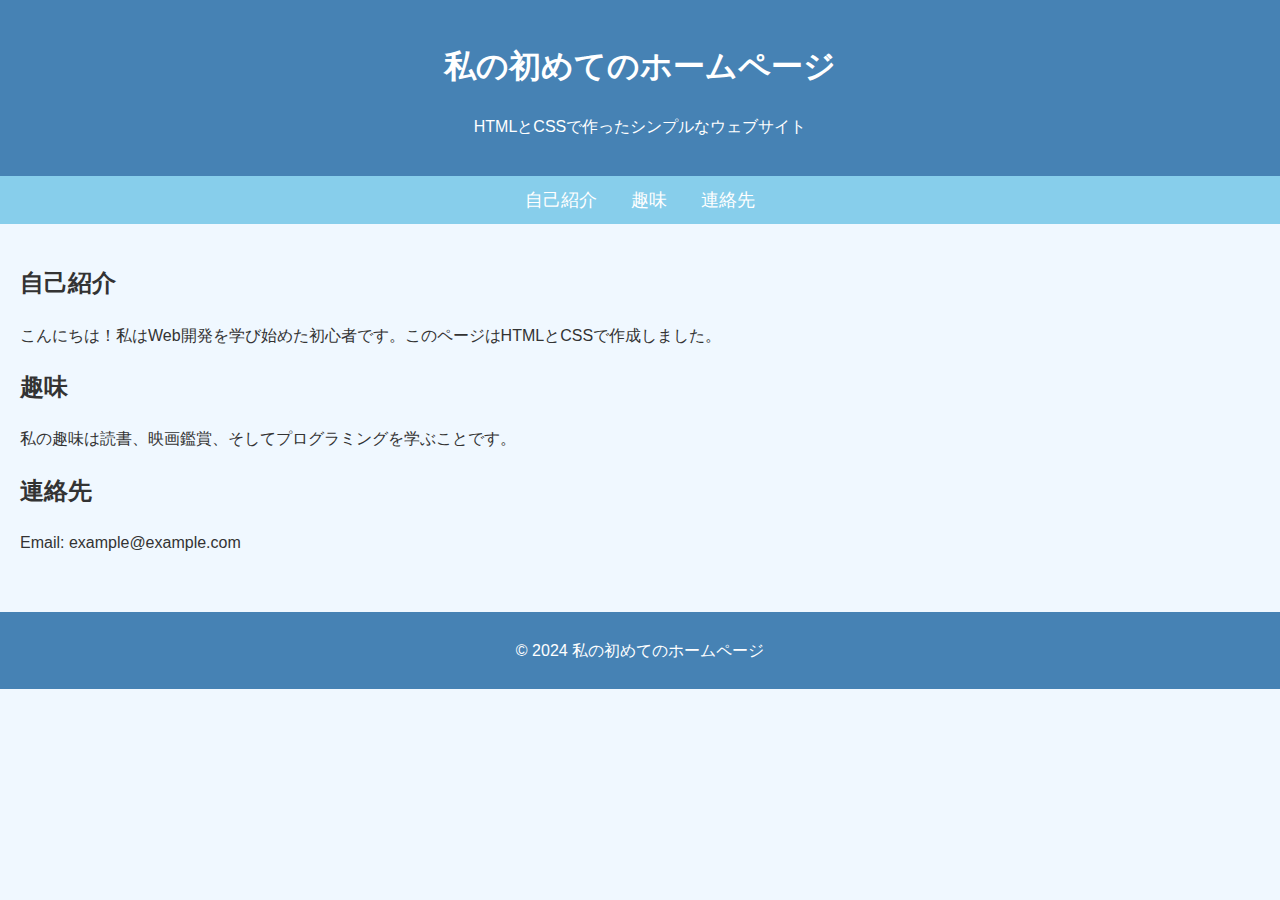
==== index.html @ e57184ac "first commit" ====
<!DOCTYPE html>
<html lang="ja">
<head>
    <meta charset="UTF-8">
    <meta name="viewport" content="width=device-width, initial-scale=1.0">
    <title>初めてのホームページ</title>
    <style>
        body {
            font-family: Arial, sans-serif;
            line-height: 1.6;
            background-color: #f0f8ff;
            color: #333;
            margin: 0;
            padding: 0;
        }
        header {
            background-color: #4682b4;
            color: white;
            padding: 20px 10px;
            text-align: center;
        }
        nav {
            background-color: #87ceeb;
            padding: 10px;
            text-align: center;
        }
        nav a {
            color: white;
            text-decoration: none;
            margin: 0 15px;
            font-size: 18px;
        }
        nav a:hover {
            text-decoration: underline;
        }
        main {
            padding: 20px;
        }
        footer {
            text-align: center;
            padding: 10px;
            background-color: #4682b4;
            color: white;
            margin-top: 20px;
        }
    </style>
</head>
<body>
    <header>
        <h1>私の初めてのホームページ</h1>
        <p>HTMLとCSSで作ったシンプルなウェブサイト</p>
    </header>
    <nav>
        <a href="#about">自己紹介</a>
        <a href="#hobby">趣味</a>
        <a href="#contact">連絡先</a>
    </nav>
    <main>
        <section id="about">
            <h2>自己紹介</h2>
            <p>こんにちは！私はWeb開発を学び始めた初心者です。このページはHTMLとCSSで作成しました。</p>
        </section>
        <section id="hobby">
            <h2>趣味</h2>
            <p>私の趣味は読書、映画鑑賞、そしてプログラミングを学ぶことです。</p>
        </section>
        <section id="contact">
            <h2>連絡先</h2>
            <p>Email: example@example.com</p>
        </section>
    </main>
    <footer>
        <p>© 2024 私の初めてのホームページ</p>
    </footer>
</body>
</html>
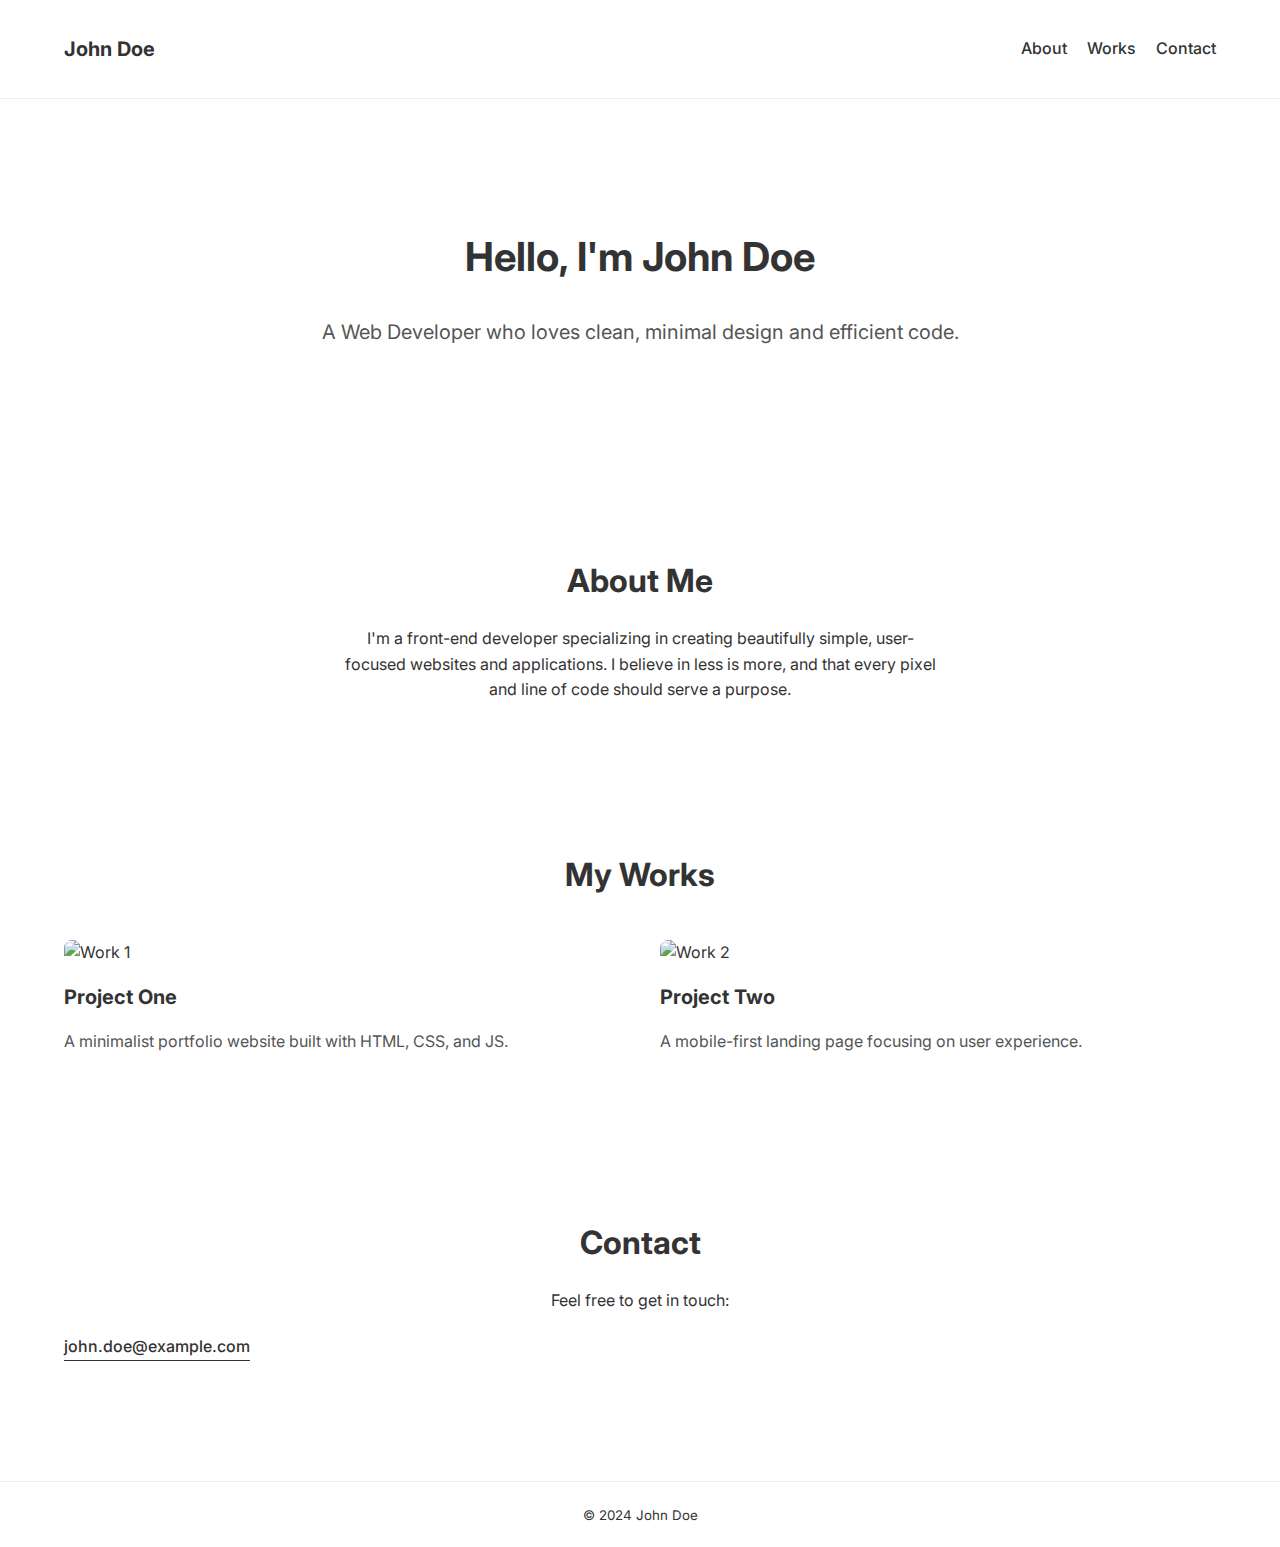
==== commit bd555504: "First Homepage" ====
--- a/index.html
+++ b/index.html
@@ -1,76 +1,80 @@
 <!DOCTYPE html>
 <html lang="ja">
 <head>
-    <meta charset="UTF-8">
-    <meta name="viewport" content="width=device-width, initial-scale=1.0">
-    <title>初めてのホームページ</title>
-    <style>
-        body {
-            font-family: Arial, sans-serif;
-            line-height: 1.6;
-            background-color: #f0f8ff;
-            color: #333;
-            margin: 0;
-            padding: 0;
-        }
-        header {
-            background-color: #4682b4;
-            color: white;
-            padding: 20px 10px;
-            text-align: center;
-        }
-        nav {
-            background-color: #87ceeb;
-            padding: 10px;
-            text-align: center;
-        }
-        nav a {
-            color: white;
-            text-decoration: none;
-            margin: 0 15px;
-            font-size: 18px;
-        }
-        nav a:hover {
-            text-decoration: underline;
-        }
-        main {
-            padding: 20px;
-        }
-        footer {
-            text-align: center;
-            padding: 10px;
-            background-color: #4682b4;
-            color: white;
-            margin-top: 20px;
-        }
-    </style>
+  <meta charset="UTF-8" />
+  <meta name="viewport" content="width=device-width, initial-scale=1.0"/>
+
+  <title>My Profile | John Doe</title>
+  <!-- Google FontsのInterを使用 -->
+  <link rel="preconnect" href="https://fonts.googleapis.com">
+  <link rel="preconnect" href="https://fonts.gstatic.com" crossorigin>
+  <link 
+    href="https://fonts.googleapis.com/css2?family=Inter:wght@400;500;700&display=swap" 
+    rel="stylesheet"
+  >
+  
+  <link rel="stylesheet" href="styles/main.css" />
 </head>
 <body>
-    <header>
-        <h1>私の初めてのホームページ</h1>
-        <p>HTMLとCSSで作ったシンプルなウェブサイト</p>
-    </header>
-    <nav>
-        <a href="#about">自己紹介</a>
-        <a href="#hobby">趣味</a>
-        <a href="#contact">連絡先</a>
-    </nav>
-    <main>
-        <section id="about">
-            <h2>自己紹介</h2>
-            <p>こんにちは！私はWeb開発を学び始めた初心者です。このページはHTMLとCSSで作成しました。</p>
-        </section>
-        <section id="hobby">
-            <h2>趣味</h2>
-            <p>私の趣味は読書、映画鑑賞、そしてプログラミングを学ぶことです。</p>
-        </section>
-        <section id="contact">
-            <h2>連絡先</h2>
-            <p>Email: example@example.com</p>
-        </section>
-    </main>
-    <footer>
-        <p>© 2024 私の初めてのホームページ</p>
-    </footer>
+  <header class="site-header">
+    <div class="container">
+      <nav class="nav">
+        <a href="#" class="logo">John Doe</a>
+        <ul class="nav-list">
+          <li><a href="#about">About</a></li>
+          <li><a href="#works">Works</a></li>
+          <li><a href="#contact">Contact</a></li>
+        </ul>
+      </nav>
+    </div>
+  </header>
+
+  <section class="hero">
+    <div class="container">
+      <h1 class="hero-title">Hello, I'm John Doe</h1>
+      <p class="hero-subtitle">A Web Developer who loves clean, minimal design and efficient code.</p>
+    </div>
+  </section>
+
+  <section id="about" class="about">
+    <div class="container">
+      <h2>About Me</h2>
+      <p>
+        I'm a front-end developer specializing in creating beautifully simple, user-focused websites and applications. I believe in less is more, and that every pixel and line of code should serve a purpose.
+      </p>
+    </div>
+  </section>
+
+  <section id="works" class="works">
+    <div class="container">
+      <h2>My Works</h2>
+      <div class="works-grid">
+        <div class="work-item">
+          <img src="images/work1.png" alt="Work 1" />
+          <h3>Project One</h3>
+          <p>A minimalist portfolio website built with HTML, CSS, and JS.</p>
+        </div>
+        <div class="work-item">
+          <img src="images/work2.png" alt="Work 2" />
+          <h3>Project Two</h3>
+          <p>A mobile-first landing page focusing on user experience.</p>
+        </div>
+      </div>
+    </div>
+  </section>
+
+  <section id="contact" class="contact">
+    <div class="container">
+      <h2>Contact</h2>
+      <p>Feel free to get in touch:</p>
+      <a class="contact-link" href="mailto:john.doe@example.com">john.doe@example.com</a>
+    </div>
+  </section>
+
+  <footer class="site-footer">
+    <div class="container">
+      <small>&copy; 2024 John Doe</small>
+    </div>
+  </footer>
 </body>
 </html>--- a/styles/main.css
+++ b/styles/main.css
@@ -0,0 +1,132 @@
+body {
+    margin: 0;
+    padding: 0;
+    font-family: 'Inter', sans-serif;
+    color: #333;
+    background-color: #fff;
+    line-height: 1.6;
+  }
+  
+  .container {
+    width: 90%;
+    max-width: 1200px;
+    margin: 0 auto;
+  }
+  
+  .site-header {
+    padding: 20px 0;
+    border-bottom: 1px solid #eee;
+  }
+  
+  .nav {
+    display: flex;
+    align-items: center;
+    justify-content: space-between;
+  }
+  
+  .logo {
+    font-weight: 700;
+    font-size: 1.25rem;
+    color: #333;
+    text-decoration: none;
+  }
+  
+  .nav-list {
+    list-style: none;
+    display: flex;
+    gap: 20px;
+  }
+  
+  .nav-list a {
+    text-decoration: none;
+    color: #333;
+    font-weight: 500;
+    transition: color 0.2s ease;
+  }
+  
+  .nav-list a:hover {
+    color: #000;
+  }
+  
+  .hero {
+    padding: 100px 0;
+    text-align: center;
+  }
+  
+  .hero-title {
+    font-size: 2.5rem;
+    font-weight: 700;
+  }
+  
+  .hero-subtitle {
+    font-size: 1.25rem;
+    color: #555;
+  }
+  
+  .about,
+  .works,
+  .contact {
+    padding: 60px 0;
+  }
+  
+  h2 {
+    font-size: 2rem;
+    margin-bottom: 20px;
+    font-weight: 700;
+    text-align: center;
+  }
+  
+  .about p,
+  .contact p {
+    max-width: 600px;
+    margin: 0 auto;
+    text-align: center;
+  }
+  
+  .works-grid {
+    display: grid;
+    grid-template-columns: 1fr 1fr;
+    gap: 40px;
+    margin-top: 40px;
+  }
+  
+  .work-item img {
+    width: 100%;
+    border-radius: 8px;
+    transition: transform 0.3s ease;
+  }
+  
+  .work-item img:hover {
+    transform: scale(1.02);
+  }
+  
+  .work-item h3 {
+    font-size: 1.25rem;
+    margin: 15px 0 10px;
+  }
+  
+  .work-item p {
+    color: #555;
+  }
+  
+  .contact-link {
+    display: inline-block;
+    margin-top: 20px;
+    font-weight: 500;
+    color: #333;
+    text-decoration: none;
+    border-bottom: 1px solid #333;
+    transition: color 0.2s ease;
+  }
+  
+  .contact-link:hover {
+    color: #000;
+    border-color: #000;
+  }
+  
+  .site-footer {
+    text-align: center;
+    padding: 20px 0;
+    border-top: 1px solid #eee;
+    margin-top: 60px;
+  }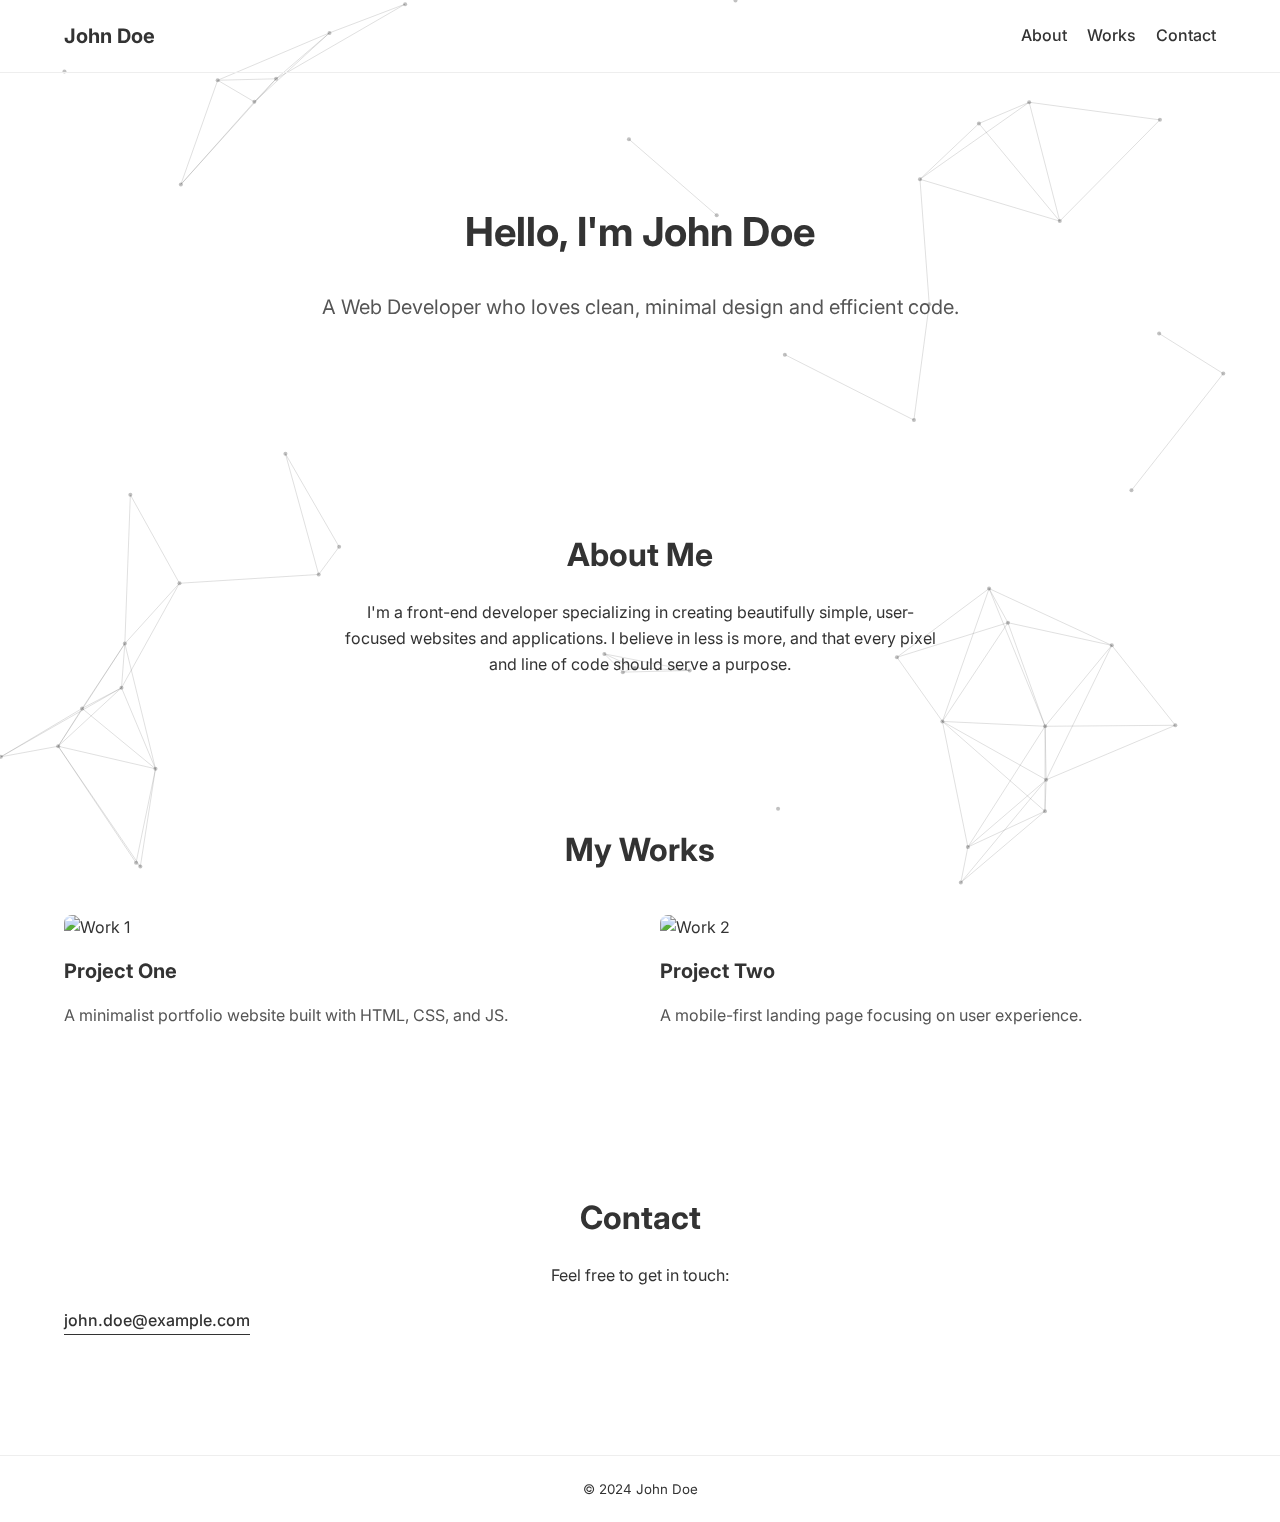
==== commit e2622453: "commit" ====
--- a/index.html
+++ b/index.html
@@ -3,19 +3,19 @@
 <head>
   <meta charset="UTF-8" />
   <meta name="viewport" content="width=device-width, initial-scale=1.0"/>
-
   <title>My Profile | John Doe</title>
-  <!-- Google FontsのInterを使用 -->
   <link rel="preconnect" href="https://fonts.googleapis.com">
   <link rel="preconnect" href="https://fonts.gstatic.com" crossorigin>
   <link 
     href="https://fonts.googleapis.com/css2?family=Inter:wght@400;500;700&display=swap" 
     rel="stylesheet"
   >
-  
   <link rel="stylesheet" href="styles/main.css" />
 </head>
 <body>
+  <!-- 背景アニメーション用のcanvas -->
+  <canvas id="bgCanvas"></canvas>
+  
   <header class="site-header">
     <div class="container">
       <nav class="nav">
@@ -76,5 +76,7 @@
       <small>&copy; 2024 John Doe</small>
     </div>
   </footer>
+
+  <script src="scripts/main.js"></script>
 </body>
 </html>--- a/styles/main.css
+++ b/styles/main.css
@@ -5,6 +5,17 @@
     color: #333;
     background-color: #fff;
     line-height: 1.6;
+    overflow-x: hidden;
+  }
+  
+  /* 背景アニメーション用canvasの設定 */
+  #bgCanvas {
+    position: fixed;
+    top: 0;
+    left: 0;
+    z-index: -1; /* コンテンツより背面 */
+    width: 100%;
+    height: 100%;
   }
   
   .container {
@@ -16,6 +27,7 @@
   .site-header {
     padding: 20px 0;
     border-bottom: 1px solid #eee;
+    background: transparent; /* 背景透過 */
   }
   
   .nav {
@@ -35,6 +47,8 @@
     list-style: none;
     display: flex;
     gap: 20px;
+    margin: 0;
+    padding: 0;
   }
   
   .nav-list a {
@@ -51,6 +65,7 @@
   .hero {
     padding: 100px 0;
     text-align: center;
+    background: transparent; /* 背景透過 */
   }
   
   .hero-title {
@@ -67,6 +82,7 @@
   .works,
   .contact {
     padding: 60px 0;
+    background: transparent; /* 背景透過で下のcanvasがうっすら見える */
   }
   
   h2 {
